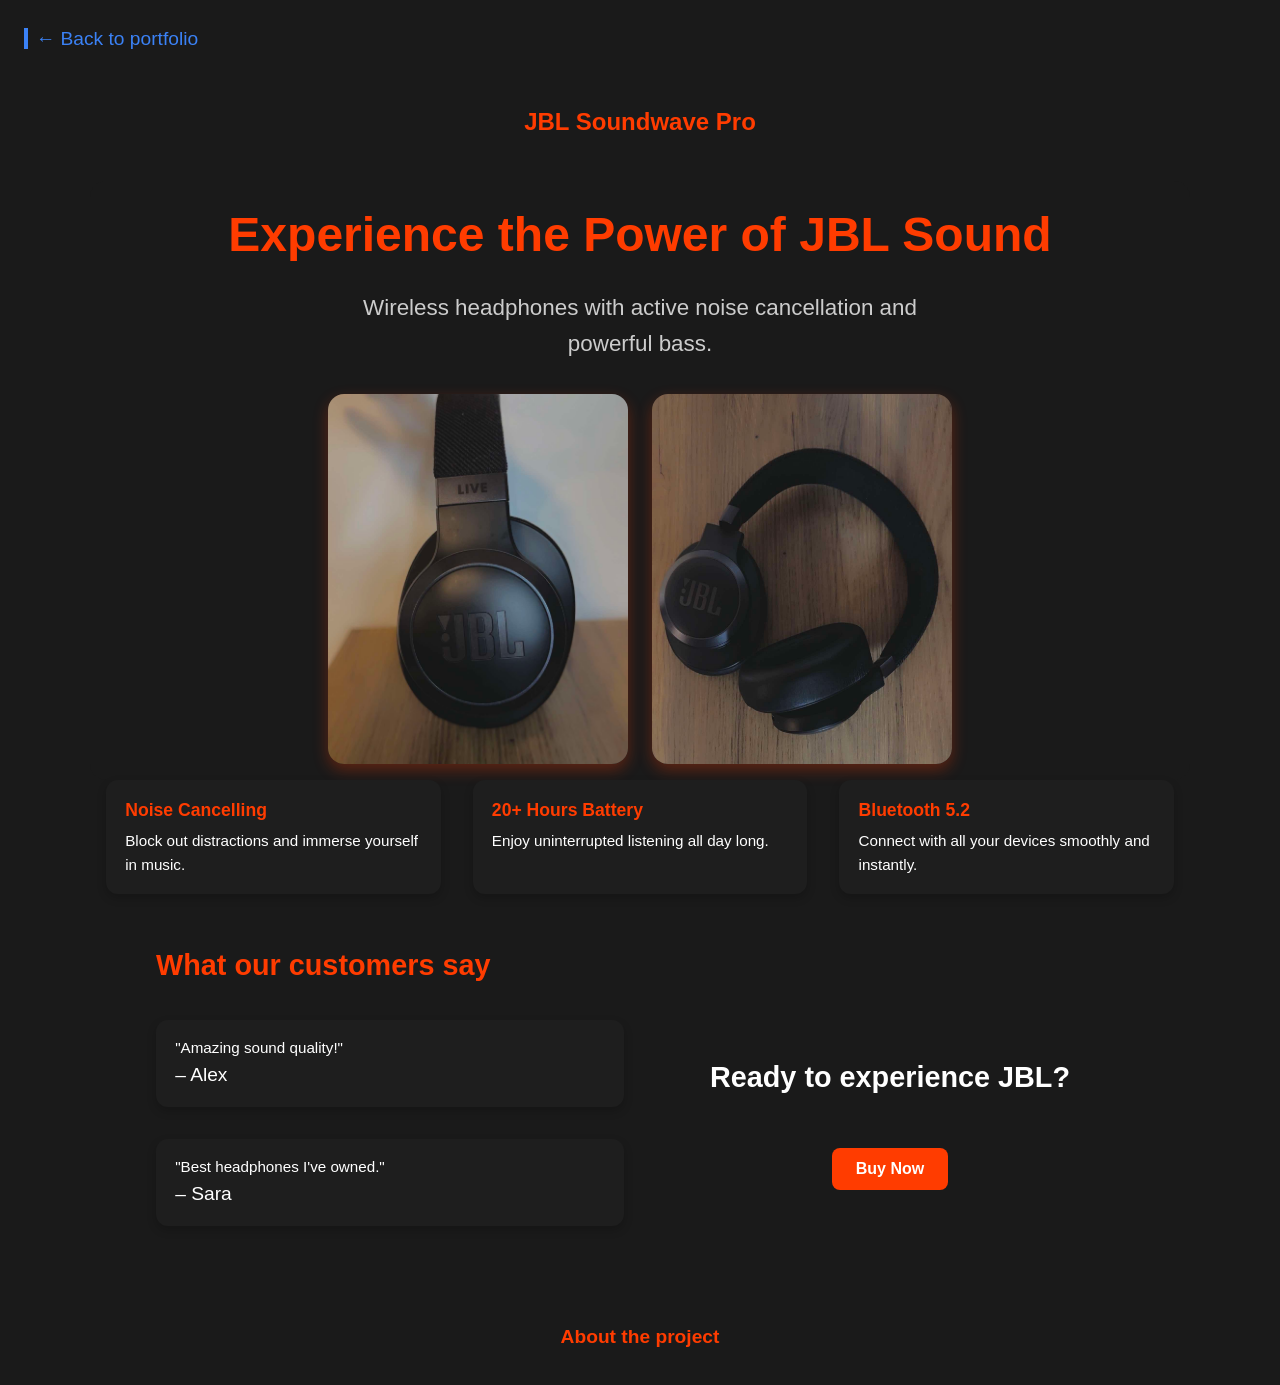
==== projects/project1/index.html @ 5ec1d3a1 "Final portfolio commit" ====
<!DOCTYPE html>
<html lang="en">

<head>
  <meta charset="UTF-8">
  <meta name="viewport" content="width=device-width, initial-scale=1.0">
  <title>JBL Soundwave Pro</title>
  <link rel="stylesheet" href="./assets/css/main.css">
</head>

<body>

  <p class="back-link">
    <a href="../../index.html">← Back to portfolio</a>
  </p>
  

  <header class="header">
    <h1 class="header__title">JBL Soundwave Pro</h1>
  </header>
  <main class="main">
    <section id="hero" class="hero cover">
      <h2 class="hero__title">Experience the Power of JBL Sound</h2>
      <p class="hero__subtitle">Wireless headphones with active noise cancellation and powerful bass.</p>
      <div class="hero__images">
        <img src="./assets/images/jblside.jpg" alt="JBL headphones side view" class="hero__image">
        <img src="./assets/images/jblhele.jpg" alt="JBL headphones top view" class="hero__image">
      </div>

    </section>

    <section id="features" class="features stack">
      <div class="features__container">
        <div class="card">
          <h3 class="card__title">Noise Cancelling</h3>
          <p class="card__text">Block out distractions and immerse yourself in music.</p>
        </div>
        <div class="card">
          <h3 class="card__title">20+ Hours Battery</h3>
          <p class="card__text">Enjoy uninterrupted listening all day long.</p>
        </div>
        <div class="card">
          <h3 class="card__title">Bluetooth 5.2</h3>
          <p class="card__text">Connect with all your devices smoothly and instantly.</p>
        </div>
      </div>
    </section>
<div class="bottom-layout">

  <section class="reviews stack">
    <h2 class="reviews__title">What our customers say</h2>

    <div class="card">
      <p class="card__text">"Amazing sound quality!"</p>
      <p class="card__author">– Alex</p>
    </div>

    <div class="card">
      <p class="card__text">"Best headphones I've owned."</p>
      <p class="card__author">– Sara</p>
    </div>
  </section>

  <section class="cta stack">
    <h2 class="cta__title">Ready to experience JBL?</h2>
    <button class="button button--primary">Buy Now</button>
  </section>

</div>

  </main>
  <footer class="footer" aria-label="Site footer">
    <a href="../../pages/project1.html" class="footer__link">About the project</a>
  </footer>
</body>

</html>
---- projects/project1/assets/css/main.css ----
* {
  margin: 0;
  padding: 0;
  box-sizing: border-box;
}

body {
  font-family: sans-serif;
  background-color: var(--color-bg-dark);
  color: var(--color-light);
  font-size: var(--font-base);
  line-height: 1.6;
}

:root {
  --color-primary: #ff3c00;
  --color-primary-dark: #cc3100;
  --color-bg-dark: #1a1a1a;
  --color-light: #ffffff;
  --color-card: #f9f9f9;
  --stack-space: 2rem;
  --font-base: clamp(1rem, 2vw, 1.2rem);
}

body {
  font-size: var(--font-base);
  line-height: 1.6;
}

h1, h2, h3 {
  font-weight: 700;
  margin-bottom: 1rem;
}

.stack > * + * {
  margin-block-start: var(--stack-space, 2rem);
}

.hero {
  background-color: var(--color-bg-dark);
  color: var(--color-light);
  padding: 1rem 1rem;
  text-align: center;
  border-radius: 1rem;
  max-width: 1100px;
  margin: 0 auto;
}
.hero__title {
  font-size: clamp(2rem, 5vw, 3rem);
  margin-bottom: 1rem;
  color: var(--color-primary);
  font-weight: 800;
}
.hero__subtitle {
  font-size: clamp(1rem, 2.5vw, 1.4rem);
  color: #ccc;
  margin-bottom: 2rem;
  max-width: 600px;
  margin-inline: auto;
}
.hero__images {
  display: flex;
  flex-wrap: wrap;
  justify-content: center;
  gap: 1.5rem;
  margin-top: 2rem;
}
.hero__image {
  max-width: 300px;
  width: 100%;
  border-radius: 1rem;
  box-shadow: 0 6px 15px rgba(255, 60, 0, 0.3);
  transition: transform 0.3s ease, box-shadow 0.3s ease;
}
.hero__image:hover {
  transform: scale(1.05);
  box-shadow: 0 8px 25px rgba(255, 60, 0, 0.5);
}

.card {
  background-color: #1e1e1e;
  padding: 1rem 1.2rem;
  border-radius: 0.75rem;
  box-shadow: 0 4px 10px rgba(0, 0, 0, 0.2);
  flex: 1 1 min(250px, 100%);
  transition: transform 0.3s ease, box-shadow 0.3s ease;
}
.card:hover {
  transform: translateY(-5px);
  box-shadow: 0 8px 20px rgba(255, 60, 0, 0.3);
}
.card__title {
  font-size: 1.1rem;
  font-weight: 600;
  margin-bottom: 0.3rem;
  color: var(--color-primary);
}
.card__text {
  font-size: 0.95rem;
  color: var(--color-light);
}

.button {
  padding: 0.75rem 1.5rem;
  border: none;
  border-radius: 0.5rem;
  font-size: 1rem;
  font-weight: 600;
  cursor: pointer;
  transition: background-color 0.3s ease;
}
.button--primary {
  background-color: var(--color-primary);
  color: var(--color-light);
}
.button--primary:hover {
  background-color: var(--color-primary-dark);
}

.back-link {
  margin: 1.5rem;
  text-align: left;
}

.back-link a {
  color: #3b82f6;
  font-weight: 500;
  text-decoration: none;
  border-left: 4px solid #3b82f6;
  padding-left: 0.5rem;
  transition: color 0.2s ease;
}

.back-link a:hover {
  color: #1e40af;
}

.footer {
  background-color: var(--color-bg-dark);
  text-align: center;
  padding: 2rem;
}
.footer__link {
  color: var(--color-primary);
  text-decoration: none;
  font-weight: 600;
}
.footer__link:hover {
  text-decoration: underline;
}

.header {
  background-color: var(--color-bg-dark);
  padding: 1.5rem;
  text-align: center;
}
.header__title {
  font-size: 1.5rem;
  font-weight: 700;
  color: var(--color-primary);
}

.features__container {
  max-width: 1100px;
  margin: 0 auto;
  padding: 0 1rem;
  display: flex;
  flex-wrap: wrap;
  gap: 2rem;
  justify-content: center;
}

.text-center {
  text-align: center;
}

.text-uppercase {
  text-transform: uppercase;
}

.visually-hidden {
  position: absolute;
  clip: rect(0 0 0 0);
  -webkit-clip-path: inset(50%);
          clip-path: inset(50%);
  height: 1px;
  width: 1px;
  overflow: hidden;
  white-space: nowrap;
}

.about {
  max-width: 800px;
  margin: 0 auto;
  padding: 3rem 1.5rem;
}
.about h2 {
  font-size: clamp(1.8rem, 4vw, 2.4rem);
  margin-bottom: 2rem;
  color: var(--color-primary);
  text-align: center;
}
.about p {
  font-size: 1rem;
  line-height: 1.8;
  margin-bottom: 1.5rem;
  color: var(--color-light);
}
.about code {
  background-color: #2c2c2c;
  padding: 0.1rem 0.4rem;
  border-radius: 0.3rem;
  font-family: monospace;
  color: var(--color-primary);
}

.about__back {
  margin-top: 3rem;
  margin-bottom: 2rem;
  text-align: center;
}
.bottom-layout {
  display: flex;
  justify-content: space-between;
  align-items: flex-start;
  gap: 2rem;
  max-width: 1000px;
  margin: 3rem auto;
  padding: 0 1rem;
}

.reviews {
  flex: 1;
  text-align: left;
}

.reviews__title {
  color: var(--color-primary);
}

.reviews .card {
  margin-bottom: 1rem;
}

.cta {
  flex: 1;
  text-align: center;
  margin-top: 5rem;
}
.cta__title {
  margin-top: 2rem;
}/*# sourceMappingURL=main.css.map */
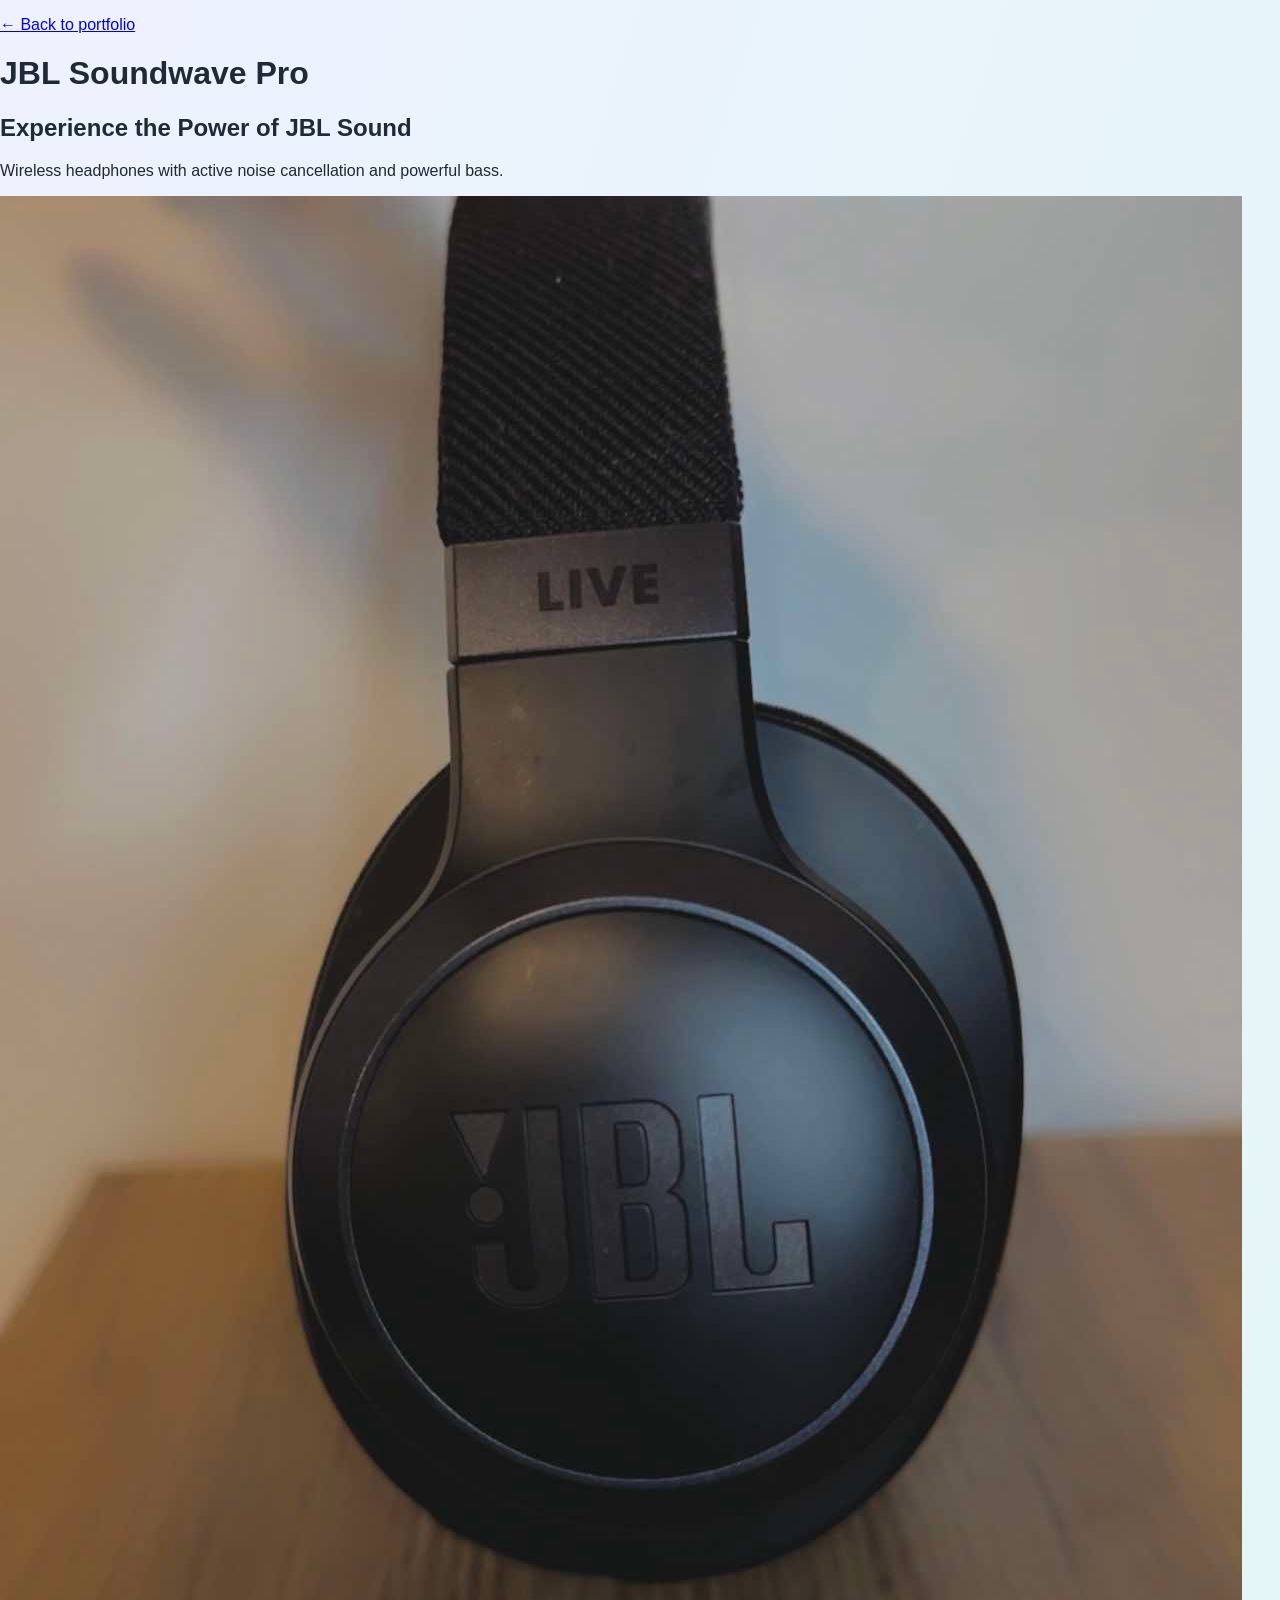
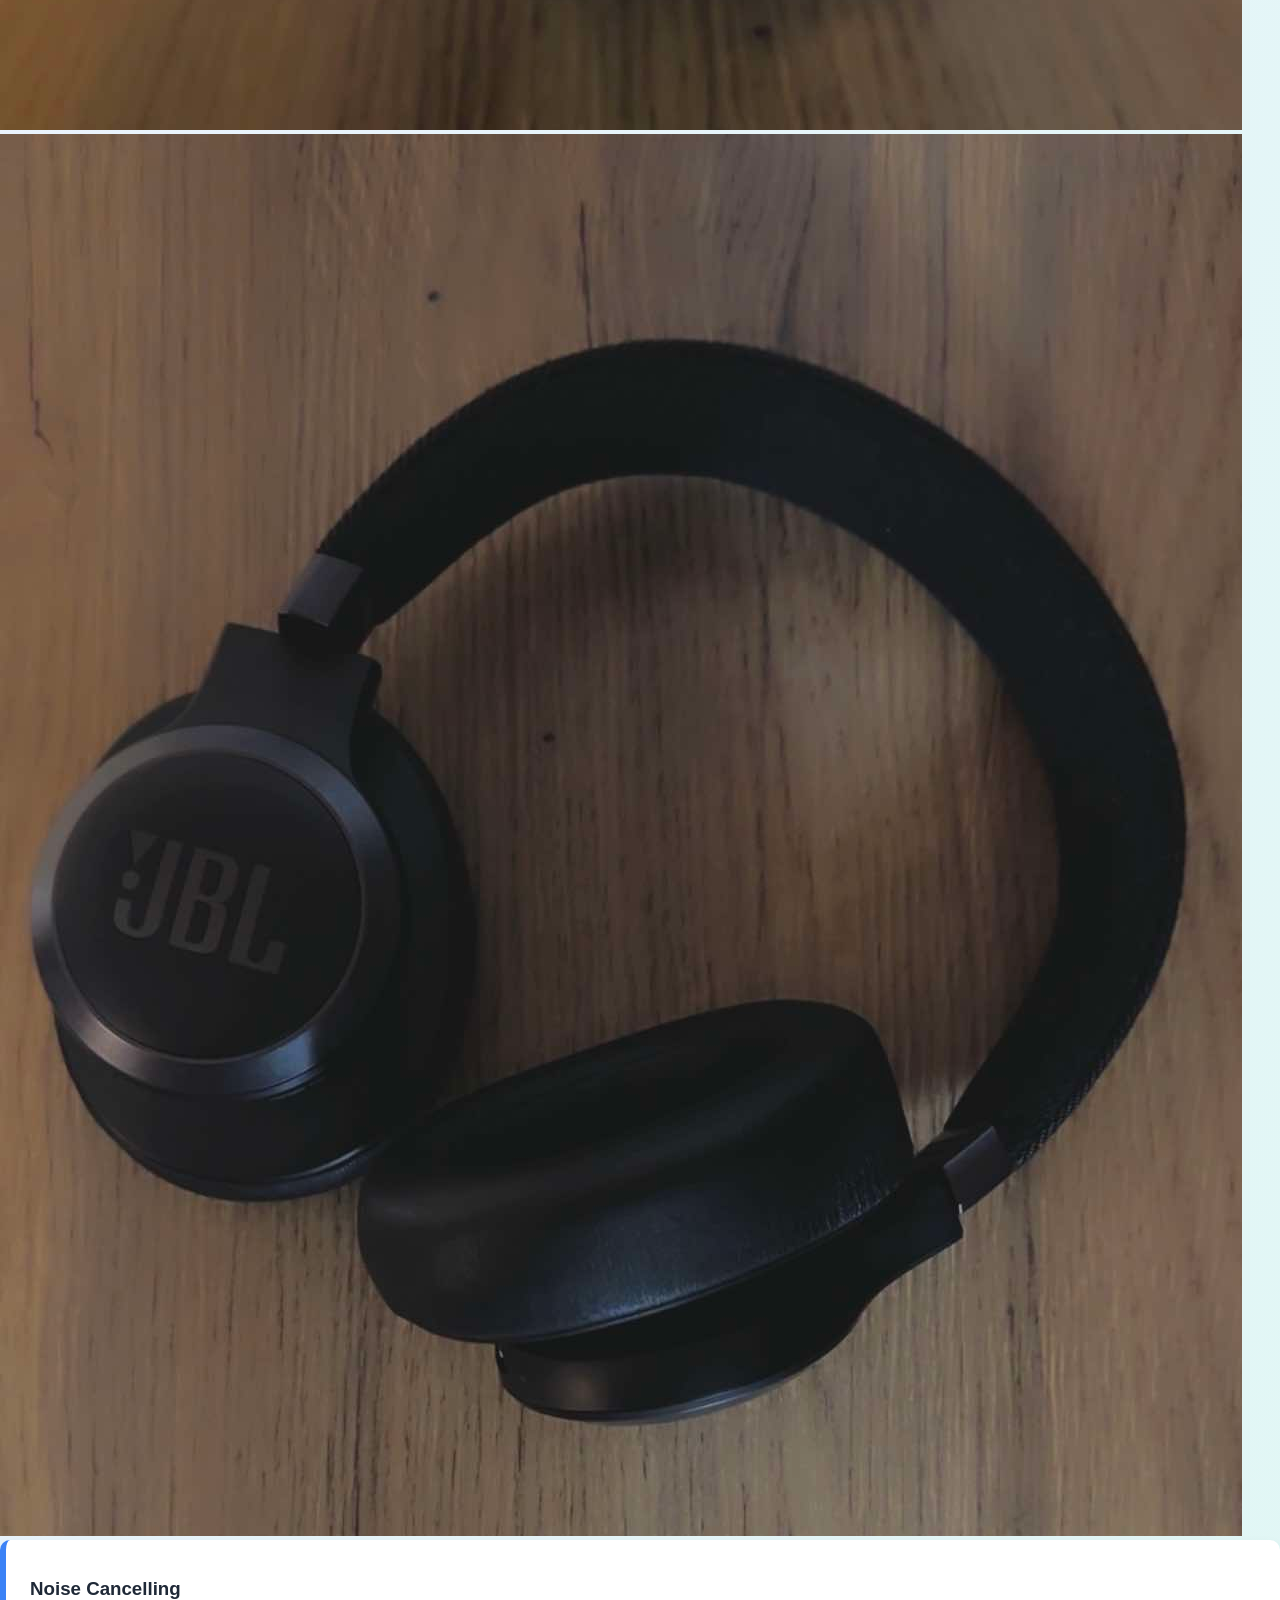
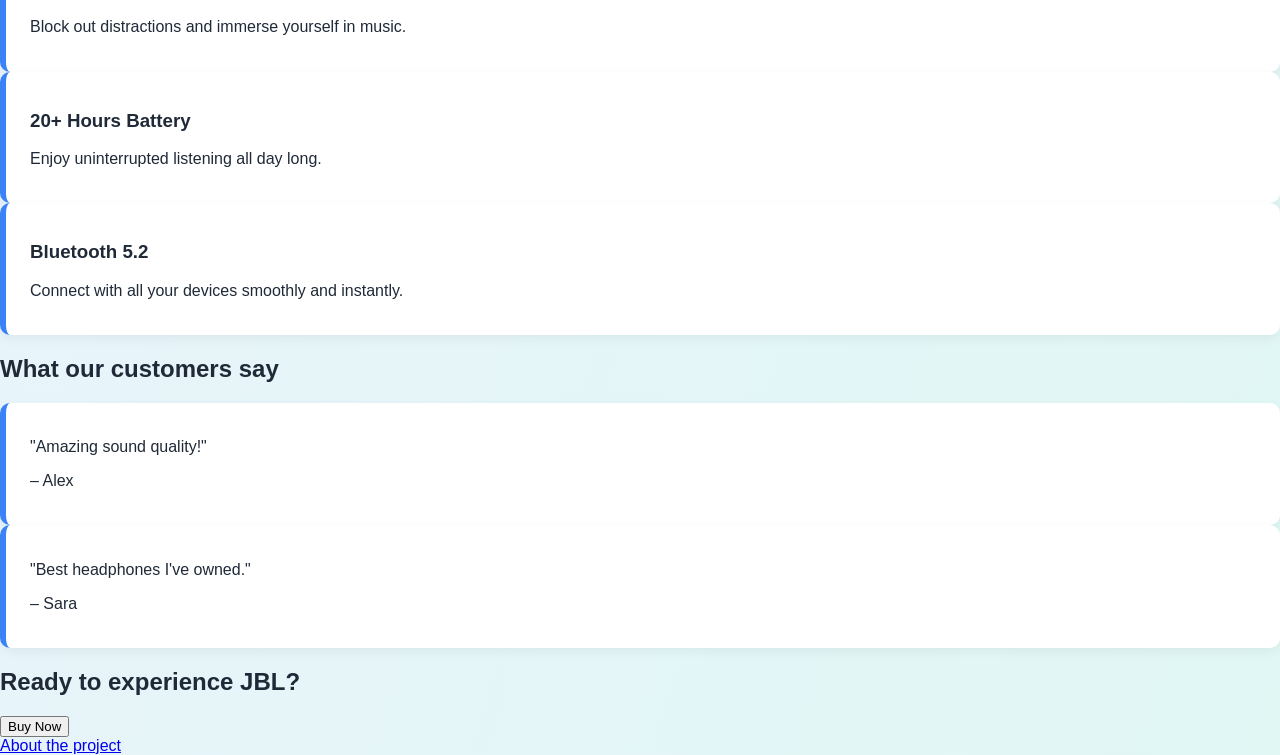
==== commit f10e7c72: "Fix stylesheet paths" ====
--- a/projects/project1/index.html
+++ b/projects/project1/index.html
@@ -5,7 +5,7 @@
   <meta charset="UTF-8">
   <meta name="viewport" content="width=device-width, initial-scale=1.0">
   <title>JBL Soundwave Pro</title>
-  <link rel="stylesheet" href="./assets/css/main.css">
+  <link rel="stylesheet" href="../../assets/css/style.css">
 </head>
 
 <body>
--- a/assets/css/style.css
+++ b/assets/css/style.css
@@ -0,0 +1,228 @@
+body {
+    margin: 0;
+    font-family: 'Poppins', sans-serif;
+    background: linear-gradient(to bottom right, #eef2ff, #e0f7f4);
+    color: #1f2937;
+  }
+  
+ 
+  .site-header {
+    text-align: center;
+    padding: 2.5rem 1rem;
+    background: linear-gradient(to right, #3b82f6, #60a5fa);
+    color: white;
+    box-shadow: 0 6px 12px rgba(0,0,0,0.08);
+  }
+  
+  .site-header h1 {
+    margin: 0;
+    font-size: 3rem;
+  }
+  
+  .site-header p {
+    font-size: 1.2rem;
+    margin-top: 0.5rem;
+  }
+  
+
+  .main-layout {
+    display: flex;
+    max-width: 1200px;
+    margin: auto;
+    gap: 2rem;
+    padding: 2rem;
+    flex-wrap: wrap;
+  }
+  
+  .left-side {
+    flex: 1 1 45%;
+    overflow: hidden;
+  }
+  
+  .profile-img {
+    width: 100%;
+    height: 100%;
+    object-fit: cover;
+    border-radius: 16px;
+    box-shadow: 0 12px 24px rgba(0, 0, 0, 0.1);
+  }
+  
+  .right-side {
+    flex: 1 1 50%;
+    display: flex;
+    flex-direction: column;
+    justify-content: center;
+  }
+  
+  .intro {
+    font-size: 1.1rem;
+    margin-bottom: 2rem;
+    line-height: 1.6;
+  }  
+  
+ 
+  .projects {
+    display: flex;
+    flex-direction: column;
+    gap: 1.2rem;
+  }
+  
+
+  .card {
+    background: #ffffff;
+    padding: 1.2rem 1.5rem;
+    border-left: 6px solid #3b82f6;
+    border-radius: 10px;
+    text-decoration: none;
+    color: #1f2937;
+    box-shadow: 0 4px 12px rgba(0, 0, 0, 0.05);
+    transition: transform 0.2s ease, background 0.2s ease;
+    opacity: 0;
+    transform: translateY(20px);
+    animation: fadeInUp 0.6s ease forwards;
+  }
+  
+  .card:nth-child(1) { animation-delay: 0.1s; }
+  .card:nth-child(2) { animation-delay: 0.3s; }
+  .card:nth-child(3) { animation-delay: 0.5s; }
+  
+  .card:hover {
+    transform: translateY(-4px);
+    background: #f0f9ff;
+  }
+  
+  .card h2 {
+    margin: 0;
+    color: #1e3a8a;
+  }
+  
+  .about__back {
+  margin-top: 1.5rem;
+}
+
+.about__back {
+  margin-top: 1.5rem;
+  text-align: center;
+}
+
+.about {
+  max-width: 700px;
+  margin: 3rem auto;
+}
+
+.about h2 {
+  text-align: center;
+  margin-bottom: 2rem;
+}
+
+.about p {
+  font-size: 1.05rem;
+  line-height: 1.7;
+}
+
+.about a {
+  color: #3b82f6;
+  font-weight: 500;
+  text-decoration: none;
+}
+
+.about a:hover {
+  text-decoration: underline;
+}
+
+.right-side {
+  max-width: 850px;
+  margin: 0 auto;
+}
+
+  @keyframes fadeInUp {
+    to {
+      opacity: 1;
+      transform: translateY(0);
+    }
+  }
+  
+
+  @media (max-width: 900px) {
+    .main-layout {
+      flex-direction: column;
+    }
+    .right-side {
+      text-align: center;
+    }
+  }
+  
+.project-report {
+  background: rgba(255,255,255,0.85);
+  backdrop-filter: blur(10px);
+  padding: 3rem;
+  border-radius: 20px;
+  box-shadow: 0 10px 30px rgba(0,0,0,0.08);
+  line-height: 1.8;
+}
+
+.project-report h1,
+.project-report h2 {
+  color: #1e3a8a;
+}
+
+.project-report h1 {
+  font-size: 2.8rem;
+  margin-bottom: 2rem;
+}
+
+.project-report h2 {
+  margin-top: 3rem;
+  margin-bottom: 1rem;
+  font-size: 1.8rem;
+}
+
+.project-report p,
+.project-report li {
+  font-size: 1.05rem;
+  color: #374151;
+}
+
+.project-report ul {
+  padding-left: 1.5rem;
+}
+
+.project-button {
+  display: block;
+  width: fit-content;
+  margin: 2rem auto;
+  padding: 1rem 2rem;
+  background: linear-gradient(to right, #3b82f6, #60a5fa);
+  color: white;
+  text-decoration: none;
+  border-radius: 999px;
+  font-weight: 600;
+  transition:
+    transform 0.3s ease,
+    box-shadow 0.3s ease;
+}
+
+.project-button:hover {
+  transform: translateY(-3px);
+  box-shadow: 0 8px 20px rgba(59,130,246,0.25);
+}
+
+@media (max-width: 768px) {
+
+  .project-report {
+    padding: 1.5rem;
+  }
+
+  .project-report h1 {
+    font-size: 2rem;
+  }
+
+  .project-report h2 {
+    font-size: 1.4rem;
+  }
+
+  .project-report p,
+  .project-report li {
+    font-size: 1rem;
+  }
+}
